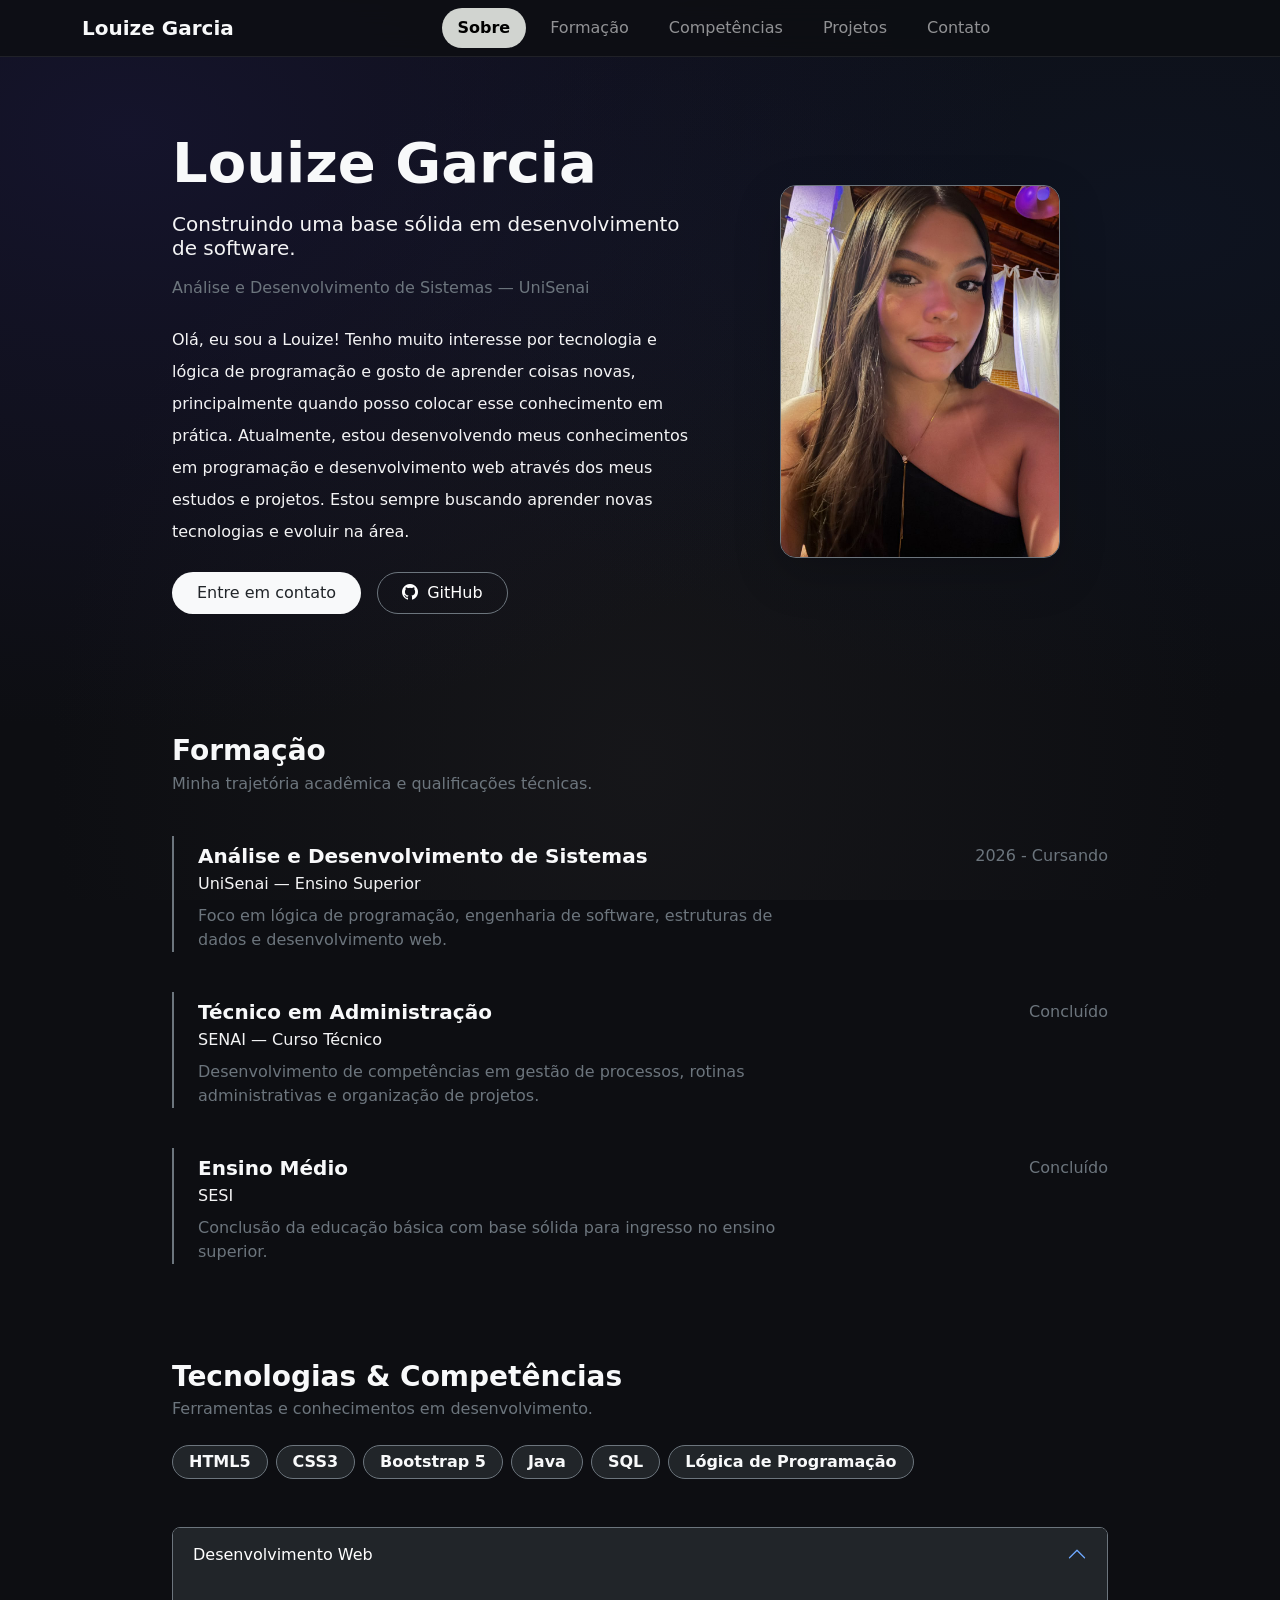
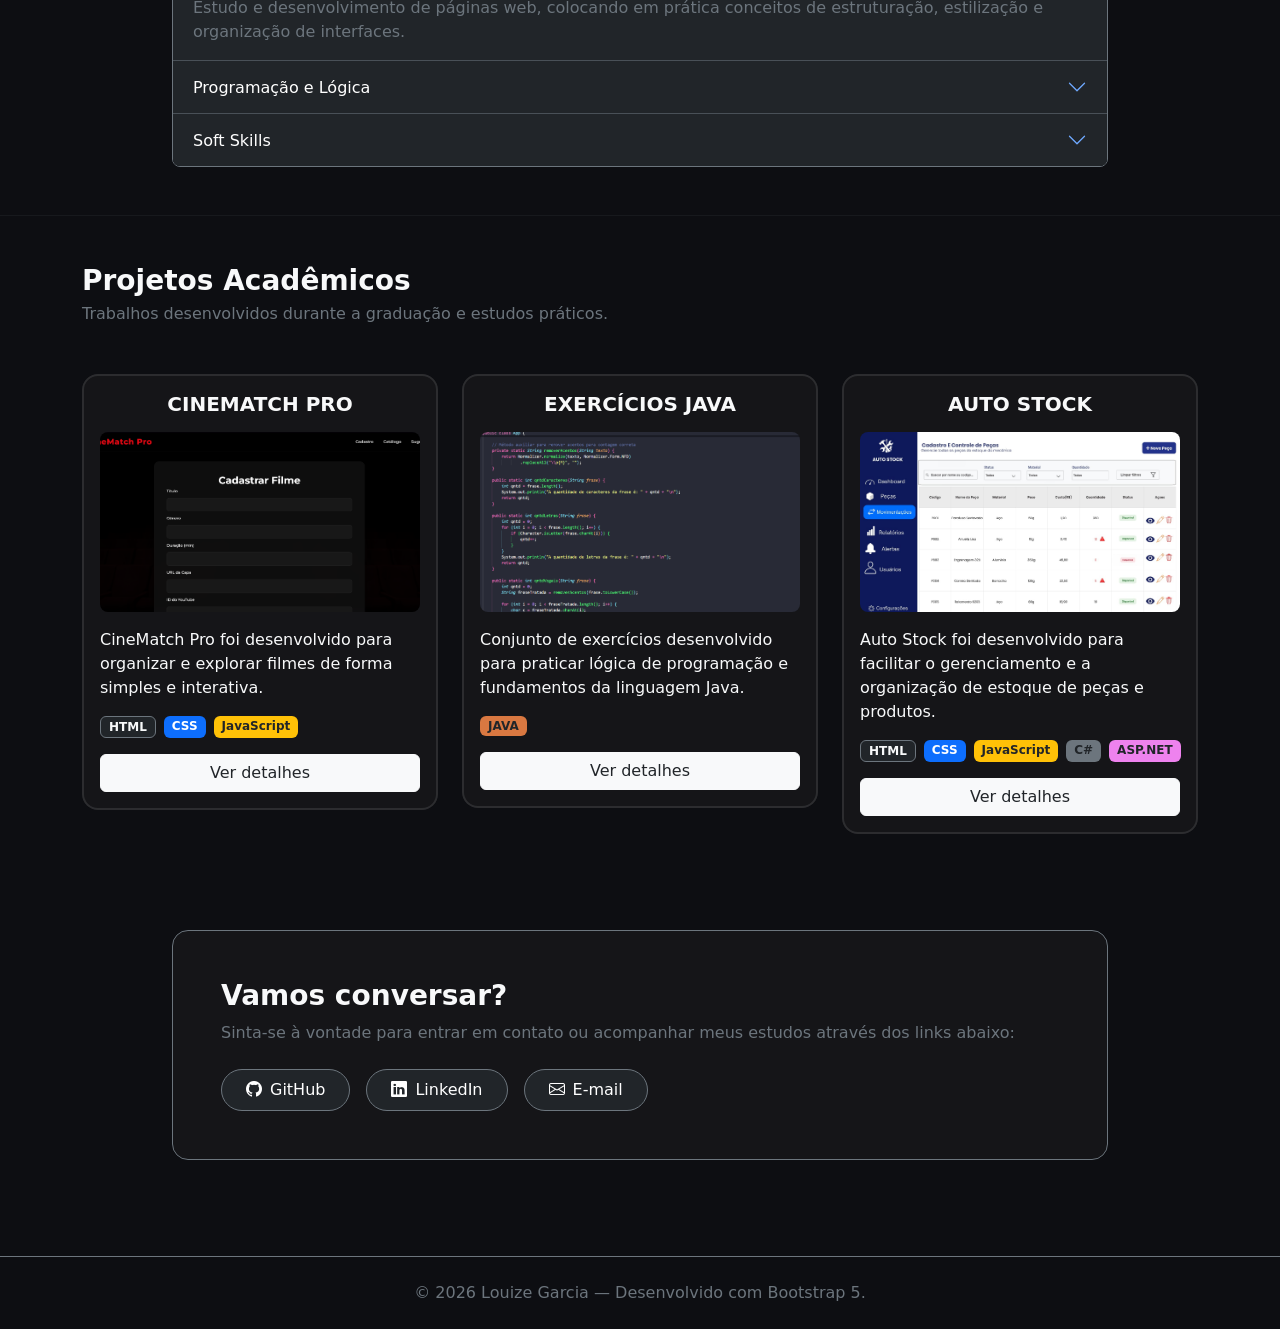
==== index.html @ bd33c826 "Add files via upload Portfólio pessoal" ====
<!DOCTYPE html>
<html lang="pt-br">
<head>
    <meta charset="UTF-8">
    <meta name="viewport" content="width=device-width, initial-scale=1.0">
    <title>Louize Garcia | Portfólio</title>
    <!-- Bootstrap CSS -->
    <link href="https://cdn.jsdelivr.net/npm/bootstrap@5.3.3/dist/css/bootstrap.min.css" rel="stylesheet">
    <!-- Ícones do Bootstrap -->
    <link rel="stylesheet" href="https://cdn.jsdelivr.net/npm/bootstrap-icons@1.11.3/font/bootstrap-icons.min.css">
    <!-- Arquivo CSS Externo -->
    <link rel="stylesheet" href="style.css">
</head>
<body data-bs-spy="scroll" 
data-bs-target="#navMenu"  
data-bs-smooth-scroll="true">

    <!-- NAVBAR -->
    <nav class="navbar navbar-expand-md sticky-top navbar-custom navbar-dark"> 
        <div class="container">
            <a class="navbar-brand fw-bold text-light" href="#sobre">Louize Garcia</a>

            <button class="navbar-toggler" type="button" data-bs-toggle="collapse" data-bs-target="#navmenu">
                <span class="navbar-toggler-icon"></span>
            </button>

            <div class="collapse navbar-collapse" id="navmenu">
                <ul class="navbar-nav mx-auto d-flex gap-2 my-2 my-md-0" id="navMenu">
                    <li class="nav-item">
                        <a class="nav-link rounded-pill px-3" href="#sobre">Sobre</a>
                    </li>
                    <li class="nav-item">
                        <a class="nav-link rounded-pill px-3" href="#formacao">Formação</a>
                    </li>
                    <li class="nav-item">
                        <a class="nav-link rounded-pill px-3" href="#competencias">Competências</a>
                    </li>
                    <li class="nav-item">
                        <a class="nav-link rounded-pill px-3" href="#projetos">Projetos</a>
                    </li>
                    <li class="nav-item">
                        <a class="nav-link rounded-pill px-3" href="#contato">Contato</a>
                    </li>
                </ul>
            </div>
        </div>
    </nav>

    <!-- SEÇÃO SOBRE -->
    <section id="sobre" class="py-5">
        <div class="container" style="max-width: 960px;">
            <div class="row align-items-center gy-4 py-4">
                <div class="col-md-7">
                    <h1 class="display-4 fw-bold text-light mb-3">Louize Garcia</h1>
                    <h2 class="fs-5 fw-medium mb-3">Construindo uma base sólida em desenvolvimento de software.</h2>
                    <p class="text-secondary mb-4 fs-6">Análise e Desenvolvimento de Sistemas — UniSenai</p>
                    <p class="lh-lg mb-4 fs-6">
                        Olá, eu sou a Louize! Tenho muito interesse por tecnologia e lógica de programação e gosto de aprender coisas novas, principalmente quando posso colocar esse conhecimento em prática. Atualmente, estou desenvolvendo meus conhecimentos em programação e desenvolvimento web através dos meus estudos e projetos. Estou sempre buscando aprender novas tecnologias e evoluir na área.
                    </p>

                    <div class="d-flex flex-wrap gap-3 mt-4">
                        <a href="#contato" class="btn rounded-pill px-4 py-2 fw-medium text-dark bg-light">Entre em contato</a>
                        <a href="https://github.com/louizevinciaqui" target="_blank" class="btn rounded-pill px-4 py-2 fw-medium text-white border-secondary bg-transparent">
                            <i class="bi bi-github me-1"></i> GitHub
                        </a>
                    </div>
                </div>

                <div class="col-md-5 text-center">
                    <img src="img/foto.jpeg" alt="Foto de Louize Garcia" class="img-fluid rounded-4 shadow-lg border border-secondary" style="max-width: 280px;" >
            </div>
        </div>
    </section>

    <!-- SEÇÃO FORMAÇÃO -->
    <section id="formacao" class="py-5">
        <div class="container" style="max-width: 960px;">
            <h2 class="fs-3 fw-bold text-light mb-1">Formação</h2>
            <p class="text-secondary mb-5 fs-6">Minha trajetória acadêmica e qualificações técnicas.</p>

            <div class="border-start border-2 border-secondary ps-4 mb-5">
                <div class="row gy-2">
                    <div class="col-md-8">
                        <h3 class="fs-5 fw-bold text-light mb-1">Análise e Desenvolvimento de Sistemas</h3>
                        <p class="mb-2 fw-medium">UniSenai — Ensino Superior</p>
                        <p class="text-secondary fs-6 mb-0">
                            Foco em lógica de programação, engenharia de software, estruturas de dados e desenvolvimento web.
                        </p>
                    </div>
                    <div class="col-md-4 text-md-end">
                        <span class="text-secondary fs-6">2026 - Cursando</span>
                    </div>
                </div>
            </div>

            <div class="border-start border-2 border-secondary ps-4 mb-5">
                <div class="row gy-2">
                    <div class="col-md-8">
                        <h3 class="fs-5 fw-bold text-light mb-1">Técnico em Administração</h3>
                        <p class="mb-2 fw-medium">SENAI — Curso Técnico</p>
                        <p class="text-secondary fs-6 mb-0">
                            Desenvolvimento de competências em gestão de processos, rotinas administrativas e organização de projetos.
                        </p>
                    </div>
                    <div class="col-md-4 text-md-end">
                        <span class="text-secondary fs-6">Concluído</span>
                    </div>
                </div>
            </div>

            <div class="border-start border-2 border-secondary ps-4">
                <div class="row gy-2">
                    <div class="col-md-8">
                        <h3 class="fs-5 fw-bold text-light mb-1">Ensino Médio</h3>
                        <p class="mb-2 fw-medium">SESI</p>
                        <p class="text-secondary fs-6 mb-0">
                            Conclusão da educação básica com base sólida para ingresso no ensino superior.
                        </p>
                    </div>
                    <div class="col-md-4 text-md-end">
                        <span class="text-secondary fs-6">Concluído</span>
                    </div>
                </div>
            </div>
        </div>
    </section>

    <!-- SEÇÃO COMPETÊNCIAS -->
    <section id="competencias" class="py-5">
        <div class="container" style="max-width: 960px;">
            <h2 class="fs-3 fw-bold text-light mb-1">Tecnologias & Competências</h2>
            <p class="text-secondary mb-4 fs-6">Ferramentas e conhecimentos em desenvolvimento.</p>

            <!-- Badges -->
            <div class="d-flex flex-wrap gap-2 mb-5">
                <span class="badge rounded-pill bg-dark border border-secondary text-light px-3 py-2 fs-6">HTML5</span>
                <span class="badge rounded-pill bg-dark border border-secondary text-light px-3 py-2 fs-6">CSS3</span>
                <span class="badge rounded-pill bg-dark border border-secondary text-light px-3 py-2 fs-6">Bootstrap 5</span>
                <span class="badge rounded-pill bg-dark border border-secondary text-light px-3 py-2 fs-6">Java</span>
                <span class="badge rounded-pill bg-dark border border-secondary text-light px-3 py-2 fs-6">SQL</span>
                <span class="badge rounded-pill bg-dark border border-secondary text-light px-3 py-2 fs-6">Lógica de Programação</span>
            </div>

            <!-- ACCORDION BOOTSTRAP -->
            <div class="accordion accordion-flush rounded-3 border border-secondary overflow-hidden" id="accordionCompetencias" data-bs-theme="dark">
                
                <div class="accordion-item bg-dark text-white">
                    <h2 class="accordion-header">
                        <button class="accordion-button bg-dark text-white shadow-none fw-medium" type="button" data-bs-toggle="collapse" data-bs-target="#collapseOne">
                         Desenvolvimento Web
                        </button>
                    </h2>
                    <div id="collapseOne" class="accordion-collapse collapse show" data-bs-parent="#accordionCompetencias">
                        <div class="accordion-body text-secondary fs-6">
                            Estudo e desenvolvimento de páginas web, colocando em prática conceitos de estruturação, estilização e organização de interfaces.
                        </div>
                    </div>
                </div>

                <div class="accordion-item bg-dark text-white">
                    <h2 class="accordion-header">
                        <button class="accordion-button collapsed bg-dark text-white shadow-none fw-medium" type="button" data-bs-toggle="collapse" data-bs-target="#collapseTwo">
                         Programação e Lógica
                        </button>
                    </h2>
                    <div id="collapseTwo" class="accordion-collapse collapse" data-bs-parent="#accordionCompetencias">
                        <div class="accordion-body text-secondary fs-6">
                            Prática de lógica de programação utilizando Java, com desenvolvimento de exercícios e resolução de problemas para fortalecer o raciocínio e os fundamentos da programação.
                        </div>
                    </div>
                </div>

                <div class="accordion-item bg-dark text-white">
                    <h2 class="accordion-header">
                        <button class="accordion-button collapsed bg-dark text-white shadow-none fw-medium" type="button" data-bs-toggle="collapse" data-bs-target="#collapseThree">
                         Soft Skills
                        </button>
                    </h2>
                    <div id="collapseThree" class="accordion-collapse collapse" data-bs-parent="#accordionCompetencias">
                        <div class="accordion-body text-secondary fs-6">
                            Organização, pensamento analítico, criatividade e capacidade de aprender novas tecnologias. Também valorizo o trabalho em equipe, a comunicação e a busca constante por evolução.
                        </div>
                    </div>
                </div>

            </div>
        </div>
    </section>

    <!-- SEÇÃO PROJETOS ACADÊMICOS -->
    <section id="projetos" class="py-5 border-top border-secondary border-opacity-10">
        <div class="container" style="max-width: 1140px;">
            <h2 class="fs-3 fw-bold text-light mb-1">Projetos Acadêmicos</h2>
            <p class="text-secondary mb-5 fs-6">Trabalhos desenvolvidos durante a graduação e estudos práticos.</p>

            <div class="row g-4 align-items-start">

                <!-- CARD 1: CINEMATCH PRO -->
                <div class="col-md-4">
                    <div class="card-custom p-3 rounded-4 h-100 d-flex flex-column">
                        <h3 class="fs-5 fw-bold text-light text-center mb-3 text-uppercase">CINEMATCH PRO</h3>
                        
                        <div class="mb-3 overflow-hidden rounded-3 bg-black" style="height: 180px;">
                            <img src="img/cinematch.png" alt="Projeto Cinematch Pro" class="w-100 h-100 object-fit-cover">
                        </div>

                        <p class="text-light fs-6 mb-3">
                            CineMatch Pro foi desenvolvido para organizar e explorar filmes de forma simples e interativa.
                        </p>

                        <div class="d-flex gap-2 mb-3">
                            <span class="badge bg-dark border border-secondary px-2 py-1 text-light">HTML</span>
                            <span class="badge bg-primary px-2 py-1">CSS</span>
                            <span class="badge bg-warning text-dark px-2 py-1">JavaScript</span>
                        </div>

                        <!-- Botão e Conteúdo Expansível -->
                        <button class="btn btn-light text-dark w-100 fw-medium mt-auto" type="button" data-bs-toggle="collapse" data-bs-target="#detalhe1" aria-expanded="false">
                            Ver detalhes
                        </button>
                        
                        <div class="collapse mt-2" id="detalhe1">
                            <div class="p-3 rounded-3 bg-light text-dark fs-6">
                                <p class="mb-3">Aplicação para gerenciamento de uma coleção de filmes, com cadastro, consulta e organização dos títulos. A interface foi desenvolvida para proporcionar uma navegação simples e intuitiva pelo catálogo.</p>
                                <a href="https://louizevinciaqui.github.io/cinematch-pro/" target="_blank" class="btn btn-outline-dark btn-sm rounded-2">Abrir projeto</a>
                            </div>
                        </div>
                    </div>
                </div>

                <!-- CARD 2: EXERCÍCIOS JAVA -->
                <div class="col-md-4">
                    <div class="card-custom p-3 rounded-4 h-100 d-flex flex-column">
                        <h3 class="fs-5 fw-bold text-light text-center mb-3 text-uppercase">EXERCÍCIOS JAVA</h3>
                        
                        <div class="mb-3 overflow-hidden rounded-3 bg-black" style="height: 180px;">
                            <img src="img/java.png" alt="Exercicio de Java" class="w-100 h-100 object-fit-cover">
                        </div>

                        <p class="text-light fs-6 mb-3">
                            Conjunto de exercícios desenvolvido para praticar lógica de programação e fundamentos da linguagem Java.
                        </p>

                        <div class="d-flex gap-2 mb-3">
                            <span class="badge bg-laranja text-dark px-2 py-1">JAVA</span>
                        </div>

                        <button class="btn btn-light text-dark w-100 fw-medium mt-auto" type="button" data-bs-toggle="collapse" data-bs-target="#detalhe2" aria-expanded="false">
                            Ver detalhes
                        </button>
                        
                        <div class="collapse mt-2" id="detalhe2">
                            <div class="p-3 rounded-3 bg-light text-dark fs-6">
                                <p class="mb-3">Repositório com 10 exercícios desenvolvidos durante meus estudos de lógica de programação em Java. As atividades foram utilizadas para praticar a construção de algoritmos, resolução de problemas e aplicação dos fundamentos da linguagem.</p>
                                <a href="https://github.com/louizevinciaqui/SENAI-DBACK" target="_blank" class="btn btn-outline-dark btn-sm rounded-2">Ver no GitHub</a>
                            </div>
                        </div>
                    </div>
                </div>

                <!-- CARD 3: AUTO STOCK -->
                <div class="col-md-4">
                    <div class="card-custom p-3 rounded-4 h-100 d-flex flex-column">
                        <h3 class="fs-5 fw-bold text-light text-center mb-3 text-uppercase">AUTO STOCK</h3>
                        
                        <div class="mb-3 overflow-hidden rounded-3 bg-black" style="height: 180px;">
                            <img src="img/autostock.jpeg" alt="Projeto Auto Stock" class="w-100 h-100 object-fit-cover" >
                        </div>

                        <p class="text-light fs-6 mb-3">
                            Auto Stock foi desenvolvido para facilitar o gerenciamento e a organização de estoque de peças e produtos.
                        </p>

                        <div class="d-flex gap-2 mb-3">
                            <span class="badge bg-dark border border-secondary px-2 py-1 text-light">HTML</span>
                            <span class="badge bg-primary px-2 py-1">CSS</span>
                            <span class="badge bg-warning text-dark px-2 py-1">JavaScript</span>
                            <span class="badge bg-secondary text-dark px-2 py-1">C#</span>
                            <span class="badge bg-violeta text-dark px-2 py-1">ASP.NET</span>
                        </div>

                        <button class="btn btn-light text-dark w-100 fw-medium mt-auto" type="button" data-bs-toggle="collapse" data-bs-target="#detalhe3" aria-expanded="false">
                            Ver detalhes
                        </button>
                        
                        <div class="collapse mt-2" id="detalhe3">
                            <div class="p-3 rounded-3 bg-light text-dark fs-6">
                                <p class="mb-3">Sistema web de gerenciamento de estoque, desenvolvido para permitir o cadastro, consulta, edição e exclusão de produtos, além do controle de quantidade e movimentação de itens. O projeto foi desenvolvido como atividade acadêmica do curso de Análise e Desenvolvimento de Sistemas.</p>
                                <a href="https://github.com/Luiz-aoms/SistemaAutoStock" target="_blank" class="btn btn-outline-dark btn-sm rounded-2">Ver no GitHub</a>
                            </div>
                        </div>
                    </div>
                </div>

            </div>
        </div>
    </section>

    <!-- SEÇÃO CONTATO -->
    <section id="contato" class="py-5 mb-5">
        <div class="container" style="max-width: 960px;">
            <div class="p-5 rounded-4 border border-secondary bg-card">
                <h2 class="fs-3 fw-bold text-light mb-2">Vamos conversar?</h2>
                <p class="text-secondary mb-4 fs-6">Sinta-se à vontade para entrar em contato ou acompanhar meus estudos através dos links abaixo:</p>

                <div class="d-flex flex-wrap gap-3">
                    <a href="https://github.com/louizevinciaqui" target="_blank" class="btn btn-dark border-secondary px-4 py-2 rounded-pill">
                        <i class="bi bi-github me-2"></i>GitHub
                    </a>
                    <a href="https://www.linkedin.com/in/louizegarcia/" target="_blank" class="btn btn-dark border-secondary px-4 py-2 rounded-pill">
                        <i class="bi bi-linkedin me-2"></i>LinkedIn
                    </a>
                    <a href="mailto:louizevinciaqui@outlook.com" class="btn btn-dark border-secondary px-4 py-2 rounded-pill">
                        <i class="bi bi-envelope me-2"></i>E-mail
                    </a>
                </div>
            </div>
        </div>
    </section>

    <!-- FOOTER -->
    <footer class="py-4 border-top border-secondary text-center text-secondary fs-6">
        <div class="container">
            <p class="mb-0">© 2026 Louize Garcia — Desenvolvido com Bootstrap 5.</p>
        </div>
    </footer>

    <!-- SCRIPT DO BOOTSTRAP (ESSENCIAL PARA OS CLIQUES FUNCIONAREM) -->
    <script src="https://cdn.jsdelivr.net/npm/bootstrap@5.3.3/dist/js/bootstrap.bundle.min.js"></script>
</body>
</html>
---- style.css ----
body {
    background-color: #0d0e12;
    background-image: 
        radial-gradient(at 10% 15%, rgba(30, 27, 75, 0.45) 0px, transparent 55%),
        radial-gradient(at 90% 25%, rgba(15, 23, 42, 0.6) 0px, transparent 50%),
        radial-gradient(at 50% 85%, rgba(24, 24, 27, 0.8) 0px, transparent 65%);
    background-attachment: fixed;
    color: #f4f4f5;
    font-family: system-ui, -apple-system, sans-serif;
    position: relative;
}

.bg-laranja {
  background-color: #d97841;
}

.bg-violeta{
    background-color: violet;
}

.nav-link.active {
    background-color: #d1d4d0;
    color: rgb(0, 0, 0) !important;
    font-weight: 600;
}

.navbar-custom {
    background-color: rgba(13, 14, 18, 0.8);
    backdrop-filter: blur(12px);
    -webkit-backdrop-filter: blur(12px);
    border-bottom: 1px solid rgba(255, 255, 255, 0.08);
}

.card-custom, .bg-card {
    background-color: rgba(24, 24, 27, 0.75);
    backdrop-filter: blur(8px);
    border: 2px solid rgba(255, 255, 255, 0.1);
    transition: transform 0.2s ease, border-color 0.2s ease, box-shadow 0.2s ease;
}

.card-custom:hover {
    transform: translateY(-4px);
    border-color: rgba(255, 255, 255, 0.25);
    box-shadow: 0 10px 25px -5px rgba(0, 0, 0, 0.5);
}
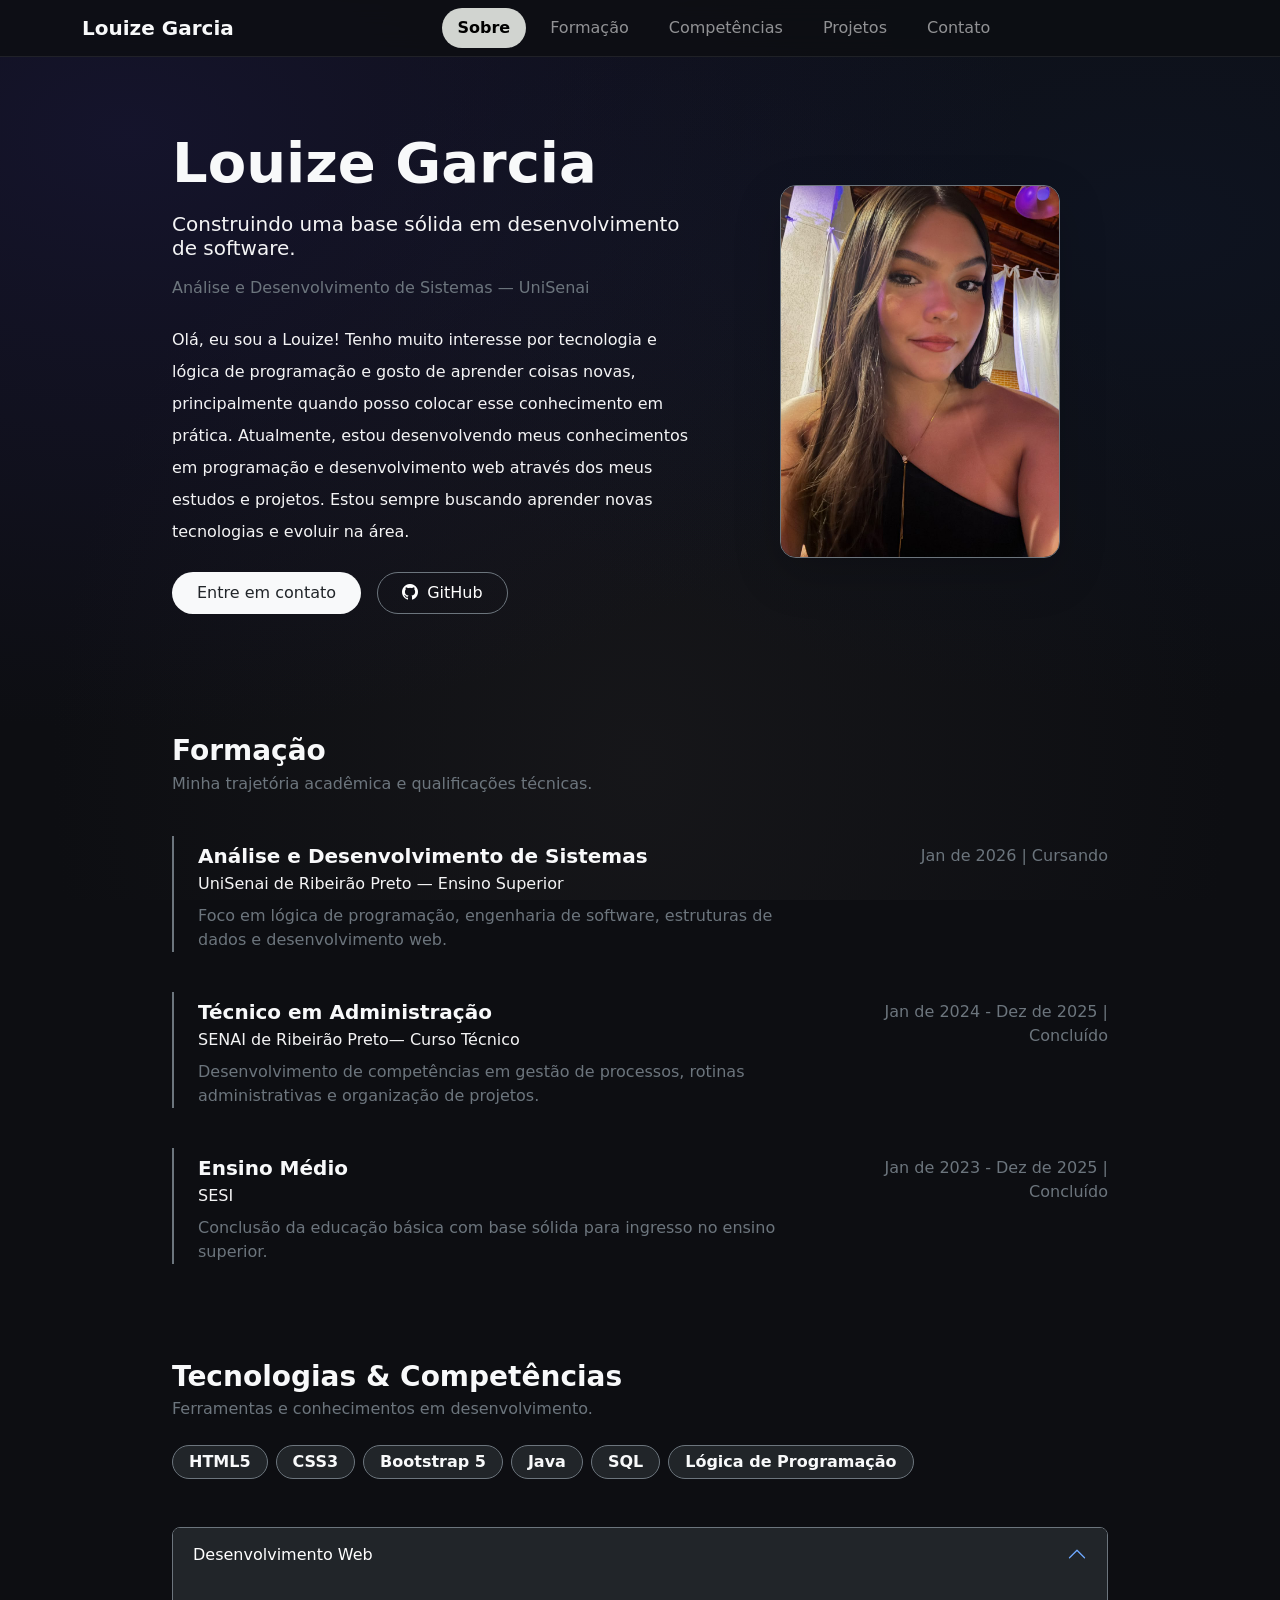
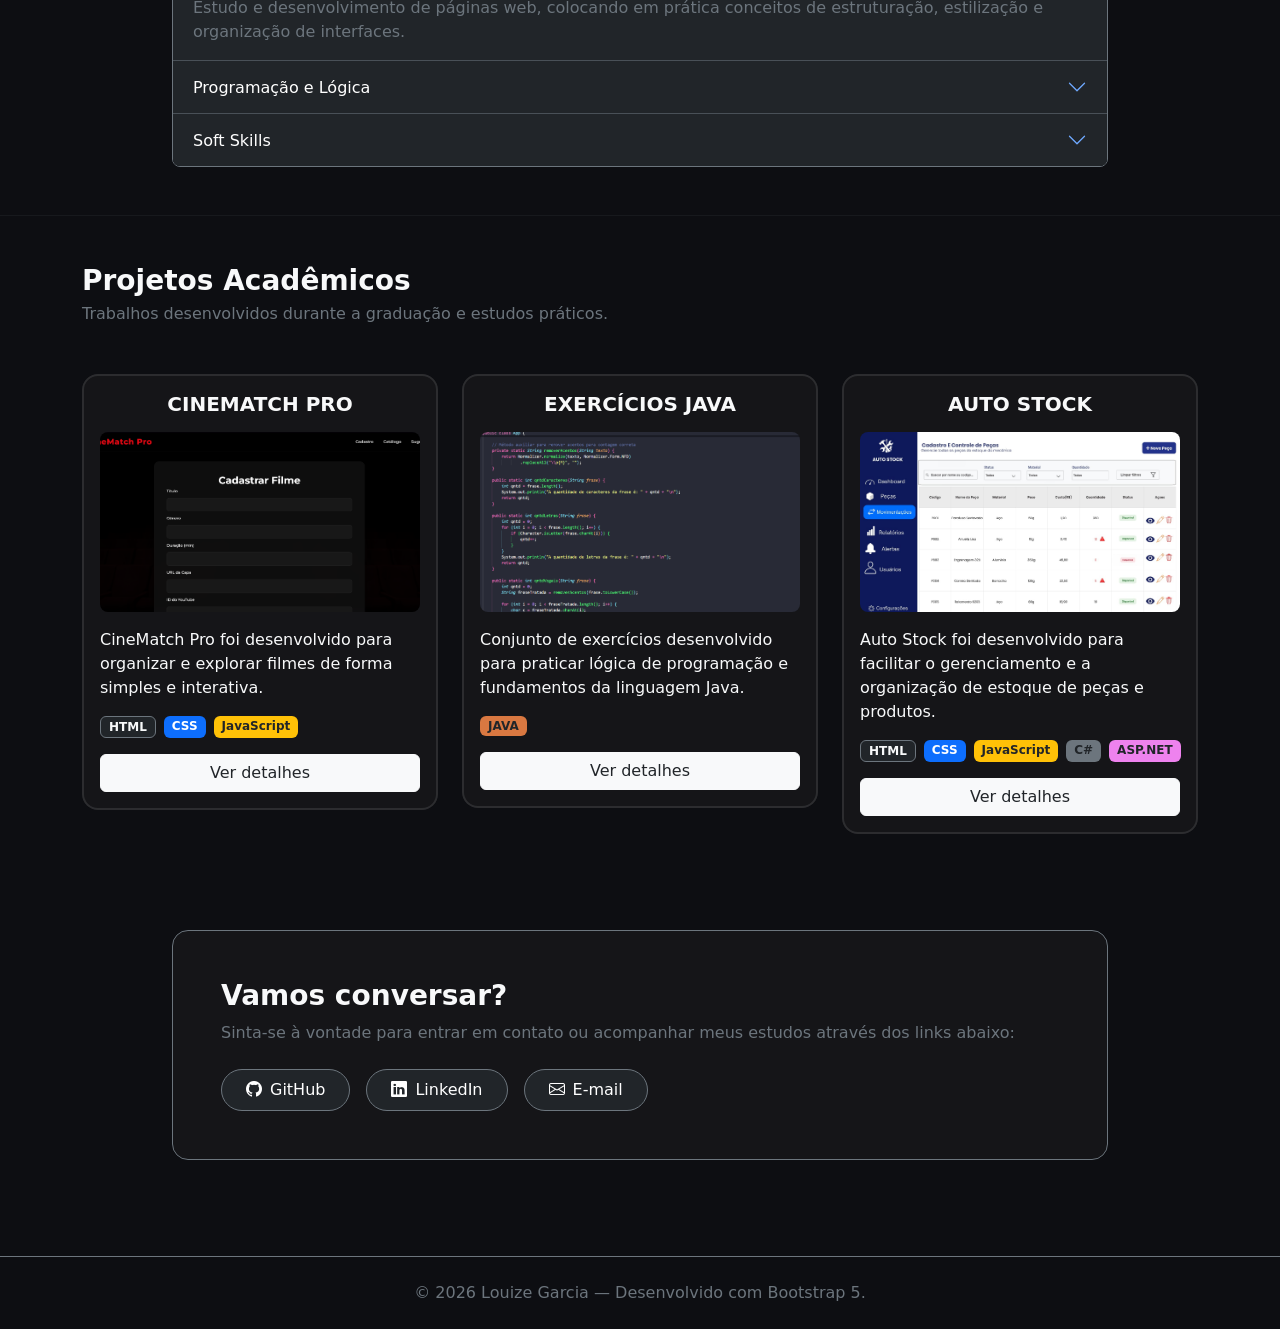
==== commit 3eddd67a: "Update index.html" ====
--- a/index.html
+++ b/index.html
@@ -82,13 +82,13 @@
                 <div class="row gy-2">
                     <div class="col-md-8">
                         <h3 class="fs-5 fw-bold text-light mb-1">Análise e Desenvolvimento de Sistemas</h3>
-                        <p class="mb-2 fw-medium">UniSenai — Ensino Superior</p>
+                        <p class="mb-2 fw-medium">UniSenai de Ribeirão Preto — Ensino Superior</p>
                         <p class="text-secondary fs-6 mb-0">
                             Foco em lógica de programação, engenharia de software, estruturas de dados e desenvolvimento web.
                         </p>
                     </div>
                     <div class="col-md-4 text-md-end">
-                        <span class="text-secondary fs-6">2026 - Cursando</span>
+                        <span class="text-secondary fs-6">Jan de 2026 | Cursando</span>
                     </div>
                 </div>
             </div>
@@ -97,13 +97,13 @@
                 <div class="row gy-2">
                     <div class="col-md-8">
                         <h3 class="fs-5 fw-bold text-light mb-1">Técnico em Administração</h3>
-                        <p class="mb-2 fw-medium">SENAI — Curso Técnico</p>
+                        <p class="mb-2 fw-medium">SENAI de Ribeirão Preto— Curso Técnico</p>
                         <p class="text-secondary fs-6 mb-0">
                             Desenvolvimento de competências em gestão de processos, rotinas administrativas e organização de projetos.
                         </p>
                     </div>
                     <div class="col-md-4 text-md-end">
-                        <span class="text-secondary fs-6">Concluído</span>
+                        <span class="text-secondary fs-6">Jan de 2024 - Dez de 2025 | Concluído </span>
                     </div>
                 </div>
             </div>
@@ -118,7 +118,7 @@
                         </p>
                     </div>
                     <div class="col-md-4 text-md-end">
-                        <span class="text-secondary fs-6">Concluído</span>
+                        <span class="text-secondary fs-6"> Jan de 2023 - Dez de 2025 | Concluído</span>
                     </div>
                 </div>
             </div>
@@ -146,11 +146,11 @@
                 
                 <div class="accordion-item bg-dark text-white">
                     <h2 class="accordion-header">
-                        <button class="accordion-button bg-dark text-white shadow-none fw-medium" type="button" data-bs-toggle="collapse" data-bs-target="#collapseOne">
+                        <button class="accordion-button bg-dark text-white shadow-none fw-medium" type="button" data-bs-toggle="collapse" data-bs-target="#collapseUm">
                          Desenvolvimento Web
                         </button>
                     </h2>
-                    <div id="collapseOne" class="accordion-collapse collapse show" data-bs-parent="#accordionCompetencias">
+                    <div id="collapseUm" class="accordion-collapse collapse show" data-bs-parent="#accordionCompetencias">
                         <div class="accordion-body text-secondary fs-6">
                             Estudo e desenvolvimento de páginas web, colocando em prática conceitos de estruturação, estilização e organização de interfaces.
                         </div>
@@ -159,11 +159,11 @@
 
                 <div class="accordion-item bg-dark text-white">
                     <h2 class="accordion-header">
-                        <button class="accordion-button collapsed bg-dark text-white shadow-none fw-medium" type="button" data-bs-toggle="collapse" data-bs-target="#collapseTwo">
+                        <button class="accordion-button collapsed bg-dark text-white shadow-none fw-medium" type="button" data-bs-toggle="collapse" data-bs-target="#collapseDois">
                          Programação e Lógica
                         </button>
                     </h2>
-                    <div id="collapseTwo" class="accordion-collapse collapse" data-bs-parent="#accordionCompetencias">
+                    <div id="collapseDois" class="accordion-collapse collapse" data-bs-parent="#accordionCompetencias">
                         <div class="accordion-body text-secondary fs-6">
                             Prática de lógica de programação utilizando Java, com desenvolvimento de exercícios e resolução de problemas para fortalecer o raciocínio e os fundamentos da programação.
                         </div>
@@ -172,11 +172,11 @@
 
                 <div class="accordion-item bg-dark text-white">
                     <h2 class="accordion-header">
-                        <button class="accordion-button collapsed bg-dark text-white shadow-none fw-medium" type="button" data-bs-toggle="collapse" data-bs-target="#collapseThree">
+                        <button class="accordion-button collapsed bg-dark text-white shadow-none fw-medium" type="button" data-bs-toggle="collapse" data-bs-target="#collapseTres">
                          Soft Skills
                         </button>
                     </h2>
-                    <div id="collapseThree" class="accordion-collapse collapse" data-bs-parent="#accordionCompetencias">
+                    <div id="collapseTres" class="accordion-collapse collapse" data-bs-parent="#accordionCompetencias">
                         <div class="accordion-body text-secondary fs-6">
                             Organização, pensamento analítico, criatividade e capacidade de aprender novas tecnologias. Também valorizo o trabalho em equipe, a comunicação e a busca constante por evolução.
                         </div>
@@ -328,4 +328,4 @@
     <!-- SCRIPT DO BOOTSTRAP (ESSENCIAL PARA OS CLIQUES FUNCIONAREM) -->
     <script src="https://cdn.jsdelivr.net/npm/bootstrap@5.3.3/dist/js/bootstrap.bundle.min.js"></script>
 </body>
-</html>+</html>
